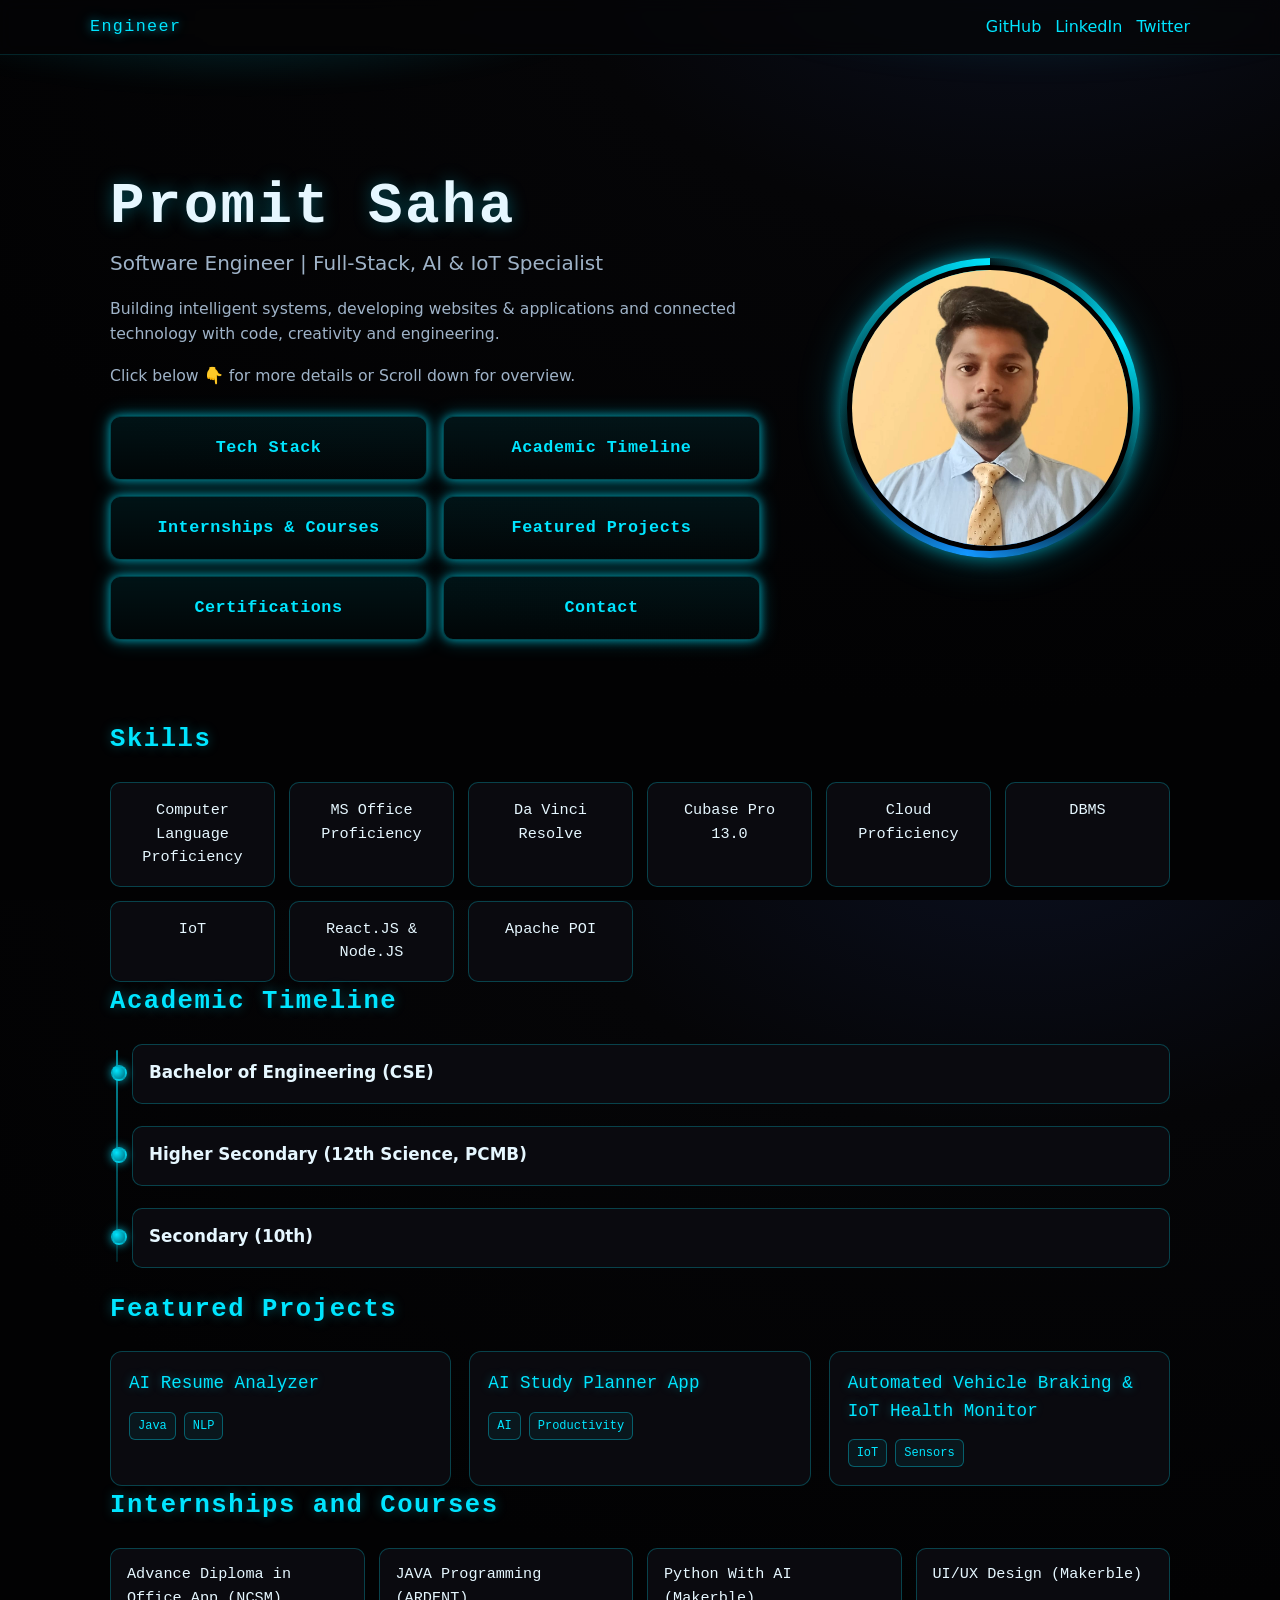
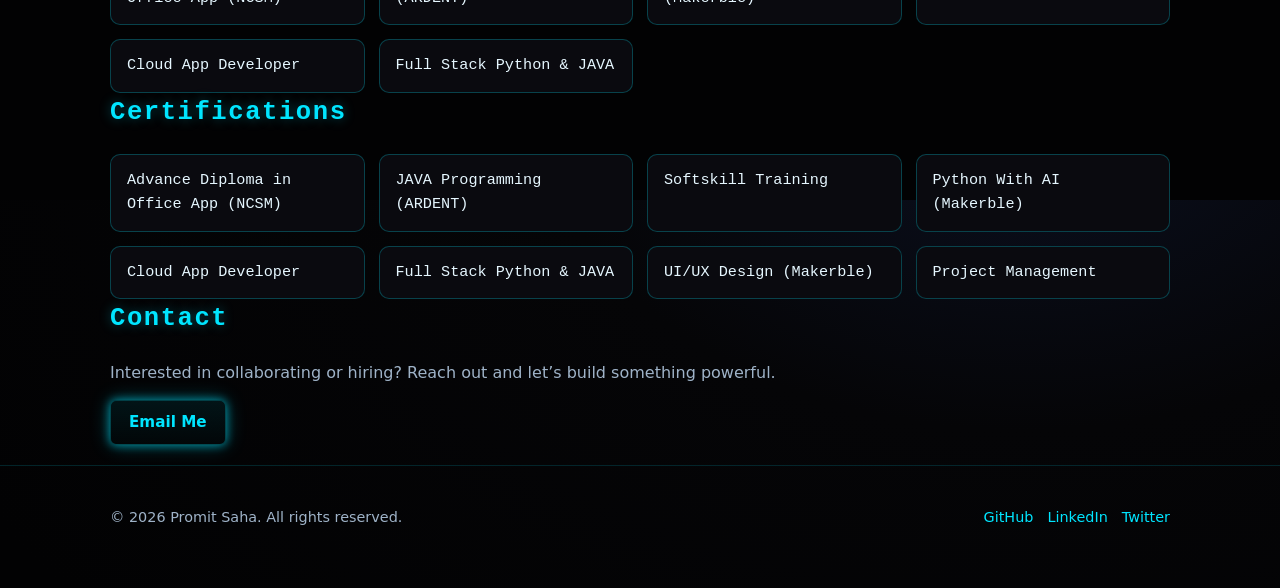
==== index.html @ ba70068f "17th times" ====
<!DOCTYPE html>
<html lang="en">
<head>
  <meta charset="UTF-8" />
  <title>Promit Saha — Software Engineer</title>
  <meta name="viewport" content="width=device-width, initial-scale=1" />
  <link rel="stylesheet" href="style.css?v=2" />
</head>
<body>
  <header>
    <div class="container nav">
      <div class="brand">Engineer </div>
      <div class="socials">
        <a href="https://github.com/ProleanMitrix" target="_blank" rel="noopener">GitHub</a>
        <a href="https://www.linkedin.com/in/promit-saha-55415b303" target="_blank" rel="noopener">LinkedIn</a>
        <a href="https://x.com/PromitKumarSah1" target="_blank" rel="noopener">Twitter</a>
      </div>
    </div>
  </header>

  <main>
    <section class="hero">
  <div class="container hero-layout">
    
    <div class="hero-content">
      <p class="terminal-line"></p>

      <h1 class="hero-title">Promit Saha</h1>

      <p class="hero-subtitle">
        Software Engineer | Full-Stack, AI & IoT Specialist
      </p>

      <p class="hero-description">
        Building intelligent systems, developing websites & applications and connected
        technology with code, creativity and engineering.
      </p>
      <p></p>
      <p class="hero-description">
        Click below 👇 for more details or Scroll down for overview.
      </p>

      <div class="section-list">
        <a class="section-link" href="tech.html">Tech Stack</a>
        <a class="section-link" href="academics.html">Academic Timeline</a>
        <a class="section-link" href="intern.html">Internships & Courses</a>
        <a class="section-link" href="projects.html">Featured Projects</a>
        <a class="section-link" href="certifications.html">Certifications</a>
        <a class="section-link" href="contact.html">Contact</a>
      </div>
    </div>

    <div class="profile-visual">
      <div class="profile-ring">
        <img
          src="promit_profile.jpeg"
          alt="Promit Saha"
          class="profile-image"
        />
      </div>

    </div>

  </div>
</section>
    <!-- Tech Stack -->
    <section id="tech">
      <div class="container">
        <h2 class="section-title">Skills</h2>
        <div class="tech-grid">
          <div class="tech-card">Computer Language Proficiency</div>
          <div class="tech-card">MS Office Proficiency</div>
          <div class="tech-card">Da Vinci Resolve</div>
          <div class="tech-card">Cubase Pro 13.0</div>
          <div class="tech-card">Cloud Proficiency</div>
          <div class="tech-card">DBMS</div>
          <div class="tech-card">IoT</div>
          <div class="tech-card">React.JS & Node.JS</div>
          <div class="tech-card">Apache POI</div>
        </div>
      </div>
    </section>

    <!-- Academics -->
    <section id="academics">
      <div class="container">
        <h2 class="section-title">Academic Timeline</h2>
        <div class="timeline">
          <div class="timeline-item">
            <div class="timeline-title">Bachelor of Engineering (CSE)</div>
          </div>
          <div class="timeline-item">
            <div class="timeline-title">Higher Secondary (12th Science, PCMB)</div>
          </div>
          <div class="timeline-item">
            <div class="timeline-title">Secondary (10th)</div>
          </div>
        </div>
      </div>
    </section>

    <!-- Projects -->
    <section id="projects">
      <div class="container">
        <h2 class="section-title">Featured Projects</h2>
        <div class="projects-grid">

          <div class="project-card">
            <div class="project-title">AI Resume Analyzer</div>
            <div class="project-tags">
              <span class="tag">Java</span>
              <span class="tag">NLP</span>
            </div>
          </div>

          <div class="project-card">
            <div class="project-title">AI Study Planner App</div>
            <div class="project-tags">
              <span class="tag">AI</span>
              <span class="tag">Productivity</span>
            </div>
          </div>

          <div class="project-card">
            <div class="project-title">Automated Vehicle Braking & IoT Health Monitor</div>
            <div class="project-tags">
              <span class="tag">IoT</span>
              <span class="tag">Sensors</span>
            </div>
            </div>

          </div>
        </div>
      </div>
    </section>

    <!-- internship -->
    <section id="certifications">
      <div class="container">
        <h2 class="section-title">Internships and Courses</h2>
        <div class="cert-grid">
          <div class="cert-item">Advance Diploma in Office App (NCSM)</div>
          <div class="cert-item">JAVA Programming (ARDENT)</div>
          <div class="cert-item">Python With AI (Makerble)</div>
          <div class="cert-item">UI/UX Design (Makerble)</div>
          <div class="cert-item">Cloud App Developer</div>
          <div class="cert-item">Full Stack Python & JAVA</div>
        </div>
      </div>
    </section>

    <!-- Certifications -->
    <section id="certifications">
      <div class="container">
        <h2 class="section-title">Certifications</h2>
        <div class="cert-grid">
          <div class="cert-item">Advance Diploma in Office App (NCSM)</div>
          <div class="cert-item">JAVA Programming (ARDENT)</div>
          <div class="cert-item">Softskill Training</div>
          <div class="cert-item">Python With AI (Makerble)</div>
          <div class="cert-item">Cloud App Developer</div>
          <div class="cert-item">Full Stack Python & JAVA</div>
          <div class="cert-item">UI/UX Design (Makerble)</div>
          <div class="cert-item">Project Management</div>
        </div>
      </div>
    </section>

    <!-- Contact -->
    <section id="contact">
      <div class="container">
        <h2 class="section-title">Contact</h2>
        <p style="color: var(--muted); max-width: 680px;">
          Interested in collaborating or hiring? Reach out and let’s build something powerful.
        </p>
        <div style="margin-top: 14px;">
          <a class="btn" href="mailto:promitsaha1005@gmail.com">Email Me</a>
        </div>
      </div>
    </section>
  </main>

  <footer>
    <div class="container footer-content">
      <div>© 2026 Promit Saha. All rights reserved.</div>
      <div class="socials">
        <a href="https://github.com/ProleanMitrix" target="_blank" rel="noopener">GitHub</a>
        <a href="https://www.linkedin.com/in/promit-saha-55415b303" target="_blank" rel="noopener">LinkedIn</a>
        <a href="https://x.com/PromitKumarSah1" target="_blank" rel="noopener">Twitter</a>
      </div>
    </div>
  </footer>
</body>
</html>
---- style.css ----
:root {
  --bg: #050507;
  --bg-panel: #0a0a0f;
  --text: #e6f7ff;
  --muted: #9fb3c8;
  --accent: #00e5ff;
  --glow: 0 0 10px rgba(0, 229, 255, 0.6), 0 0 20px rgba(0, 229, 255, 0.3);
  --border: 1px solid rgba(0, 229, 255, 0.25);
  --font-mono: "Fira Code", "JetBrains Mono", "Consolas", "Courier New", monospace;
  --font-sans: system-ui, -apple-system, BlinkMacSystemFont, "Segoe UI", Roboto, "Helvetica Neue", Arial, sans-serif;
}

* {
  box-sizing: border-box;
  margin: 0;
  padding: 0;
}

html, body {
  height: 100%;
  background: radial-gradient(1200px 800px at 80% -10%, #0b1020 0%, #050507 40%, #020203 100%);
  color: var(--text);
  font-family: var(--font-sans);
  line-height: 1.55;
}

a {
  color: var(--accent);
  text-decoration: none;
}

a:hover {
  text-decoration: underline;
}

.container {
  max-width: 1100px;
  margin: 0 auto;
  padding: 0 20px;
}

/* Header & Nav */
header {
  position: sticky;
  top: 0;
  z-index: 50;
  background: rgba(5, 5, 7, 0.7);
  backdrop-filter: blur(8px);
  border-bottom: 1px solid rgba(0, 229, 255, 0.15);
}

.nav {
  display: flex;
  align-items: center;
  justify-content: space-between;
  padding: 14px 0;
}

.brand {
  font-family: var(--font-mono);
  font-size: 1.05rem;
  letter-spacing: 0.08em;
  color: var(--accent);
  text-shadow: var(--glow);
}

.nav-links {
  display: flex;
  gap: 22px;
  font-size: 0.95rem;
}

.nav-links a {
  color: var(--muted);
  cursor: pointer;
}

.nav-links a:hover {
  color: var(--accent);
  text-decoration: none;
}

/* Hero (Home page) */
.hero {
  position: relative;
  padding: 120px 0 80px;
  overflow: hidden;
}

.hero::before {
  content: "";
  position: absolute;
  inset: -40px -20px auto -20px;
  height: 220px;
  background:
    radial-gradient(600px 120px at 20% 0%, rgba(0, 229, 255, 0.18), transparent 60%),
    radial-gradient(500px 100px at 80% 0%, rgba(0, 153, 170, 0.15), transparent 60%);
  filter: blur(10px);
  pointer-events: none;
}

.hero-title {
  font-family: var(--font-mono);
  font-size: clamp(2.2rem, 5vw, 3.6rem);
  line-height: 1.1;
  letter-spacing: 0.04em;
  margin-bottom: 10px;
  text-shadow: 0 0 18px rgba(0, 229, 255, 0.35);
}

.hero-subtitle {
  font-size: clamp(1rem, 2.2vw, 1.25rem);
  color: var(--muted);
  max-width: 720px;
  margin-bottom: 28px;
}

.hero {
  position: relative;
  padding: 120px 0 80px;
  overflow: hidden;
}

.hero::before {
  content: "";
  position: absolute;
  inset: -40px -20px auto -20px;
  height: 220px;
  background:
    radial-gradient(600px 120px at 20% 0%, rgba(0, 229, 255, 0.18), transparent 60%),
    radial-gradient(500px 100px at 80% 0%, rgba(0, 153, 170, 0.15), transparent 60%);
  filter: blur(10px);
  pointer-events: none;
}

.hero-title {
  font-family: var(--font-mono);
  font-size: clamp(2.2rem, 5vw, 3.6rem);
  line-height: 1.1;
  letter-spacing: 0.04em;
  margin-bottom: 10px;
  text-shadow: 0 0 18px rgba(0, 229, 255, 0.35);
}

.hero-subtitle {
  font-size: clamp(1rem, 2.2vw, 1.25rem);
  color: var(--muted);
  max-width: 720px;
  margin-bottom: 28px;
}

/* Home hero with profile photo */
.hero-layout {
  display: grid;
  grid-template-columns: minmax(0, 1fr) minmax(260px, 360px);
  align-items: center;
  gap: 50px;
  position: relative;
  z-index: 1;
}

.hero-content {
  min-width: 0;
}

.hero-description {
  max-width: 650px;
  color: var(--muted);
  font-size: 0.98rem;
  margin: -10px 0 28px;
}

.profile-visual {
  display: flex;
  flex-direction: column;
  align-items: center;
  justify-content: center;
  gap: 18px;
}

.profile-ring {
  width: min(300px, 72vw);
  height: min(300px, 72vw);
  aspect-ratio: 1 / 1;
  flex: 0 0 auto;
  padding: 7px;
  overflow: hidden;
  border-radius: 50%;

  background: conic-gradient(
    from 0deg,
    transparent,
    var(--accent),
    transparent 35%,
    #168bff,
    transparent 70%,
    var(--accent)
  );

  box-shadow:
    0 0 18px rgba(0, 229, 255, 0.55),
    0 0 45px rgba(0, 229, 255, 0.22),
    inset 0 0 15px rgba(0, 229, 255, 0.35);

  animation: rotate-ring 9s linear infinite;
}

.profile-image {
  display: block;
  width: 100%;
  height: 100%;
  min-width: 0;
  min-height: 0;
  object-fit: cover;
  object-position: center;
  overflow: hidden;
  border: 5px solid #050507;
  border-radius: 50%;
  filter: contrast(1.05) saturate(1.05);

  animation: counter-rotate-image 9s linear infinite;
}

@keyframes rotate-ring {
  from {
    transform: rotate(0deg);
  }

  to {
    transform: rotate(360deg);
  }
}

@keyframes counter-rotate-image {
  from {
    transform: rotate(0deg);
  }

  to {
    transform: rotate(-360deg);
  }
}

/* Section list (Home page) */
.section-list {
  display: grid;
  grid-template-columns: repeat(auto-fit, minmax(220px, 1fr));
  gap: 16px;
  margin-top: 10px;
}

.section-link {
  display: block;
  padding: 18px 16px;
  border-radius: 10px;
  border: var(--border);

  background: linear-gradient(
    180deg,
    rgba(0, 229, 255, 0.08),
    rgba(0, 229, 255, 0.02)
  );

  color: var(--accent);
  font-family: var(--font-mono);
  font-size: 1.05rem;
  font-weight: 600;
  letter-spacing: 0.03em;
  text-align: center;

  box-shadow: var(--glow);

  transition:
    transform 0.18s ease,
    box-shadow 0.18s ease,
    background 0.18s ease;
}


/* Cyan shine travelling across the button */
.section-link::before {
  content: "";
  position: absolute;
  top: 0;
  left: -130%;
  width: 70%;
  height: 100%;
  transform: skewX(-22deg);
  background: linear-gradient(
    90deg,
    transparent,
    rgba(255, 255, 255, 0.34),
    transparent
  );
  transition: left 0.55s ease;
}


.section-link:hover {
  transform: translateY(-2px);
  background: linear-gradient(
    180deg,
    rgba(0, 229, 255, 0.14),
    rgba(0, 229, 255, 0.04)
  );

  box-shadow:
    0 0 16px rgba(0, 229, 255, 0.8),
    0 0 28px rgba(0, 229, 255, 0.45);

  text-decoration: none;
}

.section-link:hover::before {
  left: 145%;
}

.section-link:active {
  transform: translateY(0);
}

/* Generic section styling */

.section-title {
  font-family: var(--font-mono);
  font-size: 1.6rem;
  letter-spacing: 0.06em;
  margin-bottom: 22px;
  color: var(--accent);
  text-shadow: 0 0 12px rgba(0, 229, 255, 0.35);
}

/* Tech Stack */
.tech-grid {
  display: grid;
  grid-template-columns: repeat(auto-fit, minmax(140px, 1fr));
  gap: 14px;
}

.tech-card {
  background: var(--bg-panel);
  border: var(--border);
  border-radius: 10px;
  padding: 16px 14px;
  text-align: center;
  font-family: var(--font-mono);
  font-size: 0.95rem;
  color: var(--text);
  transition: transform 0.18s ease, box-shadow 0.18s ease, border-color 0.18s ease;
}

.tech-card:hover {
  transform: translateY(-2px);
  border-color: rgba(0, 229, 255, 0.6);
  box-shadow: 0 0 14px rgba(0, 229, 255, 0.5), 0 0 26px rgba(0, 229, 255, 0.25);
}

/* Academic Timeline */
.timeline {
  position: relative;
  padding-left: 22px;
}

.timeline::before {
  content: "";
  position: absolute;
  left: 6px;
  top: 6px;
  bottom: 6px;
  width: 2px;
  background: linear-gradient(180deg, rgba(0, 229, 255, 0.6), rgba(0, 229, 255, 0.15));
  border-radius: 2px;
}

.timeline-item {
  position: relative;
  margin-bottom: 22px;
  padding: 14px 16px;
  background: var(--bg-panel);
  border: var(--border);
  border-radius: 10px;
}

.timeline-item::before {
  content: "";
  position: absolute;
  left: -22px;
  top: 20px;
  width: 12px;
  height: 12px;
  border-radius: 50%;
  background: radial-gradient(circle at 30% 30%, #00e5ff, #006677);
  box-shadow: 0 0 10px rgba(0, 229, 255, 0.7);
  border: 2px solid rgba(0, 229, 255, 0.35);
}

.timeline-title {
  font-weight: 700;
  font-size: 1.05rem;
  margin-bottom: 4px;
}

.timeline-meta {
  font-size: 0.9rem;
  color: var(--muted);
}

/* Projects */
.projects-grid {
  display: grid;
  grid-template-columns: repeat(auto-fit, minmax(260px, 1fr));
  gap: 18px;
}

.project-card {
  background: var(--bg-panel);
  border: var(--border);
  border-radius: 12px;
  padding: 18px;
  display: flex;
  flex-direction: column;
  gap: 10px;
  transition: transform 0.18s ease, box-shadow 0.18s ease, border-color 0.18s ease;
}

.project-card:hover {
  transform: translateY(-2px);
  border-color: rgba(0, 229, 255, 0.6);
  box-shadow: 0 0 14px rgba(0, 229, 255, 0.5), 0 0 26px rgba(0, 229, 255, 0.25);
}

.project-title {
  font-family: var(--font-mono);
  font-size: 1.1rem;
  color: var(--accent);
  text-shadow: 0 0 10px rgba(0, 229, 255, 0.35);
}

.project-desc {
  font-size: 0.95rem;
  color: var(--text);
}

.project-tags {
  display: flex;
  gap: 8px;
  flex-wrap: wrap;
  margin-top: 4px;
}

.tag {
  font-family: var(--font-mono);
  font-size: 0.75rem;
  padding: 4px 8px;
  border-radius: 6px;
  border: 1px solid rgba(0, 229, 255, 0.35);
  color: var(--accent);
  background: rgba(0, 229, 255, 0.06);
}

/* Certifications */
.cert-grid {
  display: grid;
  grid-template-columns: repeat(auto-fit, minmax(220px, 1fr));
  gap: 14px;
}

.cert-item {
  background: var(--bg-panel);
  border: var(--border);
  border-radius: 10px;
  padding: 14px 16px;
  font-family: var(--font-mono);
  font-size: 0.95rem;
  color: var(--text);
  transition: transform 0.18s ease, box-shadow 0.18s ease, border-color 0.18s ease;
}

.cert-item:hover {
  transform: translateY(-2px);
  border-color: rgba(0, 229, 255, 0.6);
  box-shadow: 0 0 14px rgba(0, 229, 255, 0.5), 0 0 26px rgba(0, 229, 255, 0.25);
}

/* Contact button */
.btn {
  display: inline-block;
  padding: 10px 18px;
  border-radius: 6px;
  font-weight: 600;
  font-size: 0.95rem;
  border: var(--border);
  background: linear-gradient(180deg, rgba(0, 229, 255, 0.08), rgba(0, 229, 255, 0.02));
  color: var(--accent);
  box-shadow: var(--glow);
  transition: transform 0.18s ease, box-shadow 0.18s ease, background 0.18s ease;
}

.btn:hover {
  transform: translateY(-1px);
  box-shadow: 0 0 16px rgba(0, 229, 255, 0.8), 0 0 28px rgba(0, 229, 255, 0.45);
  background: linear-gradient(180deg, rgba(0, 229, 255, 0.14), rgba(0, 229, 255, 0.04));
  text-decoration: none;
}

/* Footer */
footer {
  padding: 40px 0 60px;
  border-top: 1px solid rgba(0, 229, 255, 0.15);
  margin-top: 20px;
  color: var(--muted);
  font-size: 0.9rem;
}

.footer-content {
  display: flex;
  justify-content: space-between;
  align-items: center;
  gap: 16px;
  flex-wrap: wrap;
}

.socials {
  display: flex;
  gap: 14px;
}

.socials a {
  color: var(--accent);
}

/* Responsive */
@media (max-width: 640px) {
  .nav-links {
    gap: 14px;
    font-size: 0.85rem;
  }

  .hero {
    padding-top: 90px;
  }

  .hero-cta {
    flex-direction: column;
    align-items: stretch;
  }

  .btn {
    text-align: center;
  }
}

/* Tablet and mobile layout */
@media (max-width: 800px) {
  .hero-layout {
    grid-template-columns: 1fr;
    gap: 38px;
    text-align: center;
  }

  .hero-content {
    display: flex;
    flex-direction: column;
    align-items: center;
  }

  .hero-subtitle,
  .hero-description {
    margin-left: auto;
    margin-right: auto;
  }

  .section-list {
    width: 100%;
  }

  .profile-visual {
    order: -1;
  }

  .profile-ring {
  width: min(240px, 64vw);
  height: min(240px, 64vw);
  aspect-ratio: 1 / 1;
}
}

@media (prefers-reduced-motion: reduce) {
  .profile-ring,
  .profile-image {
    animation: none;
  }
}
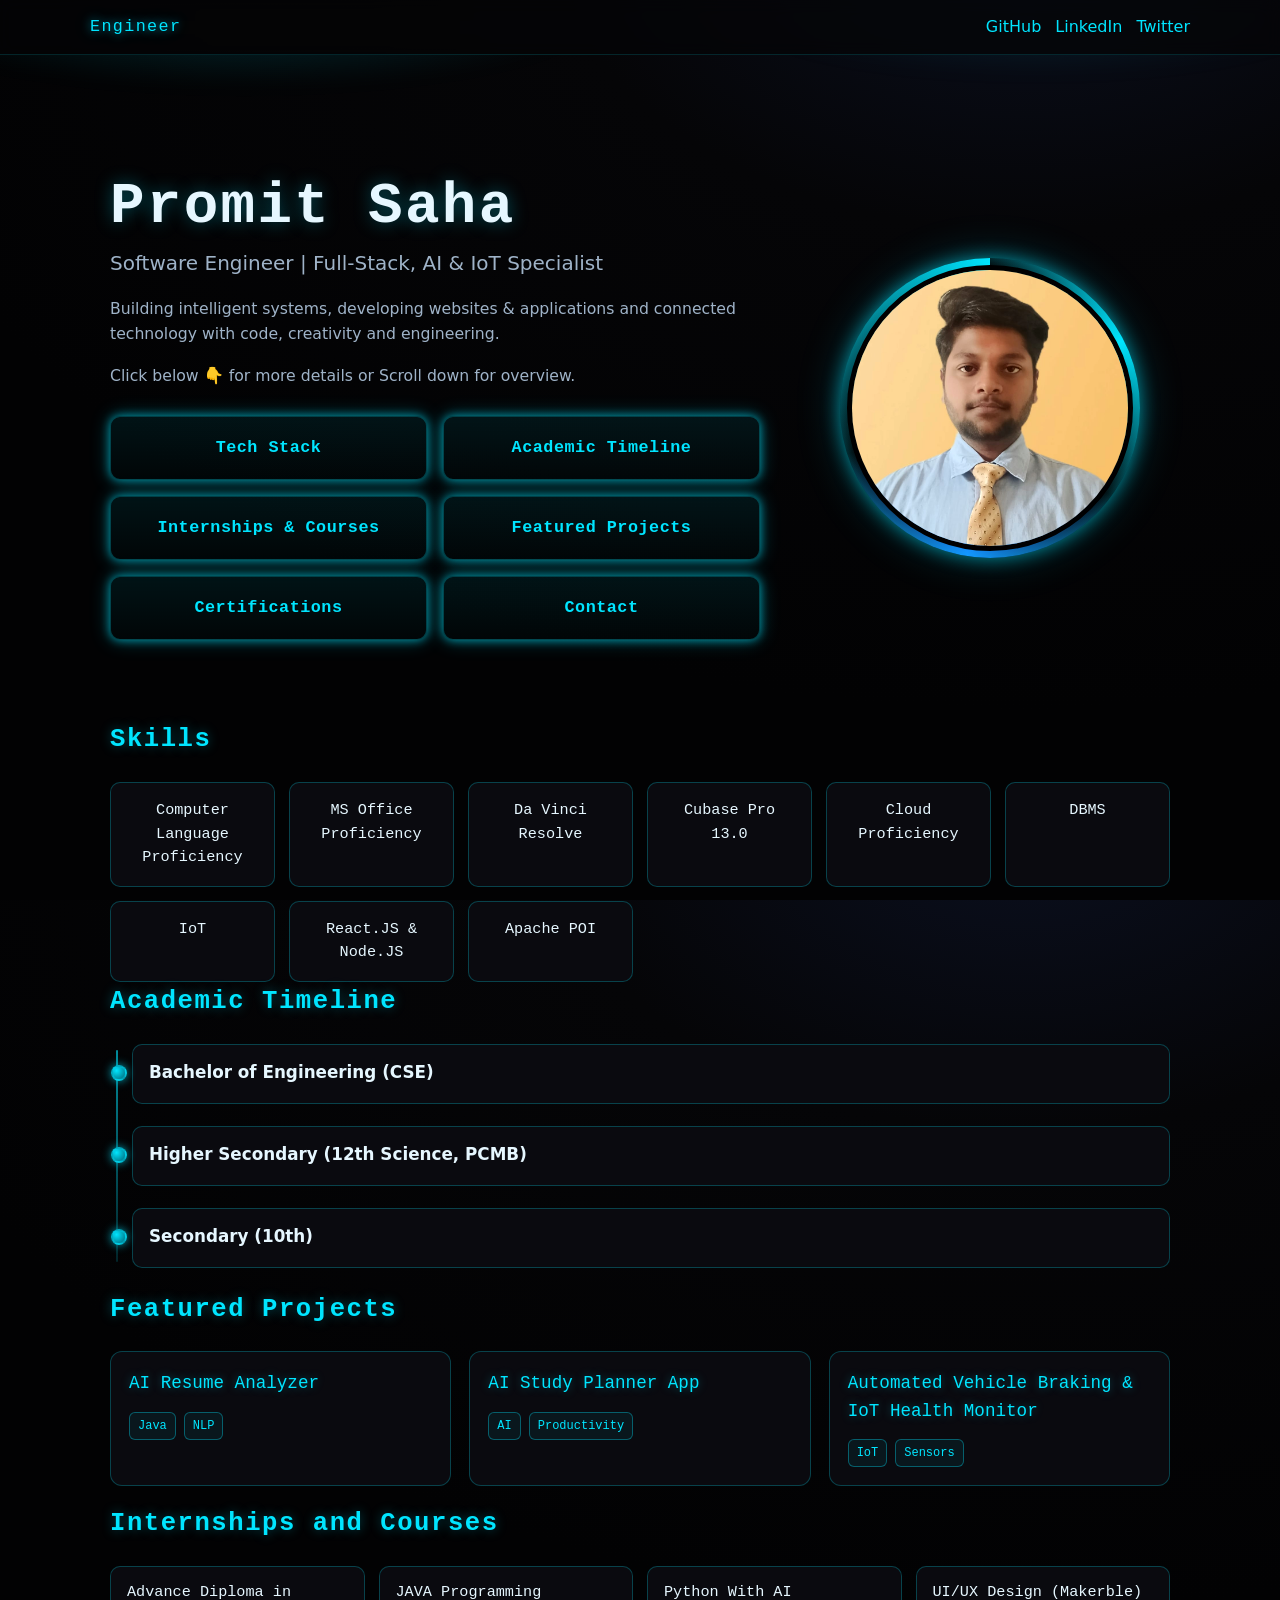
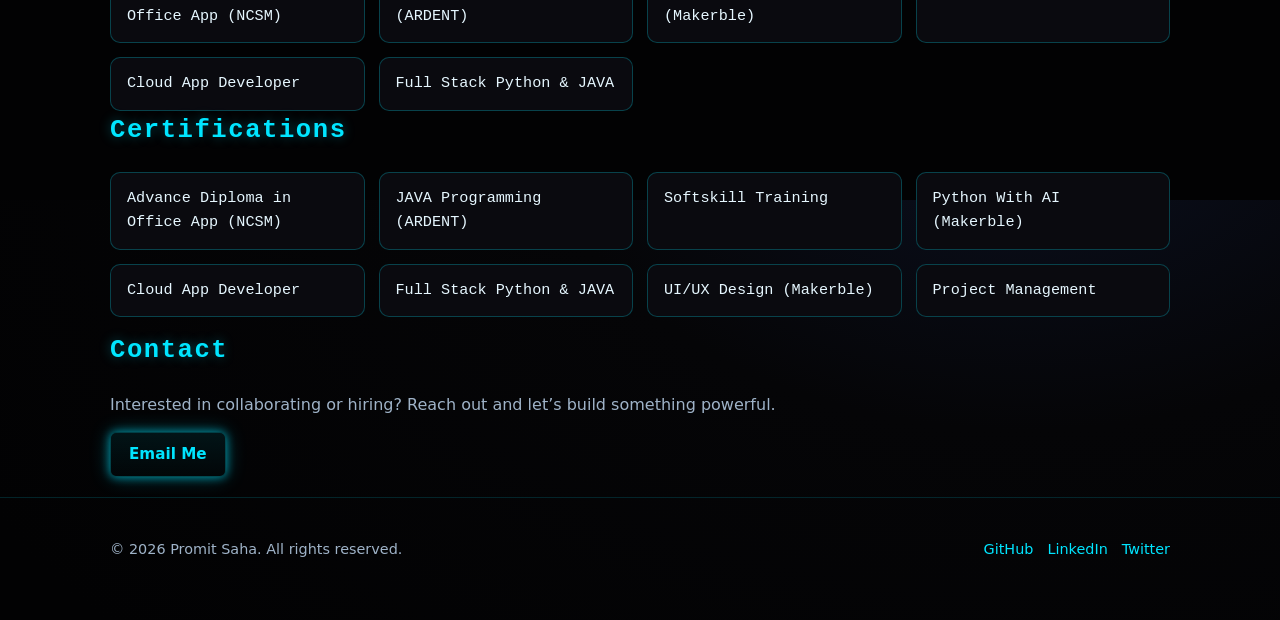
==== commit b77e7bb9: "19th times" ====
--- a/index.html
+++ b/index.html
@@ -77,6 +77,8 @@
           <div class="tech-card">IoT</div>
           <div class="tech-card">React.JS & Node.JS</div>
           <div class="tech-card">Apache POI</div>
+          <p></p>
+          <p></p>
         </div>
       </div>
     </section>
@@ -94,6 +96,8 @@
           </div>
           <div class="timeline-item">
             <div class="timeline-title">Secondary (10th)</div>
+          <p></p>
+          <p></p>
           </div>
         </div>
       </div>
@@ -128,7 +132,8 @@
               <span class="tag">Sensors</span>
             </div>
             </div>
-
+          <p></p>
+          <p></p>
           </div>
         </div>
       </div>
@@ -145,6 +150,8 @@
           <div class="cert-item">UI/UX Design (Makerble)</div>
           <div class="cert-item">Cloud App Developer</div>
           <div class="cert-item">Full Stack Python & JAVA</div>
+          <p></p>
+          <p></p>
         </div>
       </div>
     </section>
@@ -162,6 +169,8 @@
           <div class="cert-item">Full Stack Python & JAVA</div>
           <div class="cert-item">UI/UX Design (Makerble)</div>
           <div class="cert-item">Project Management</div>
+          <p></p>
+          <p></p>
         </div>
       </div>
     </section>
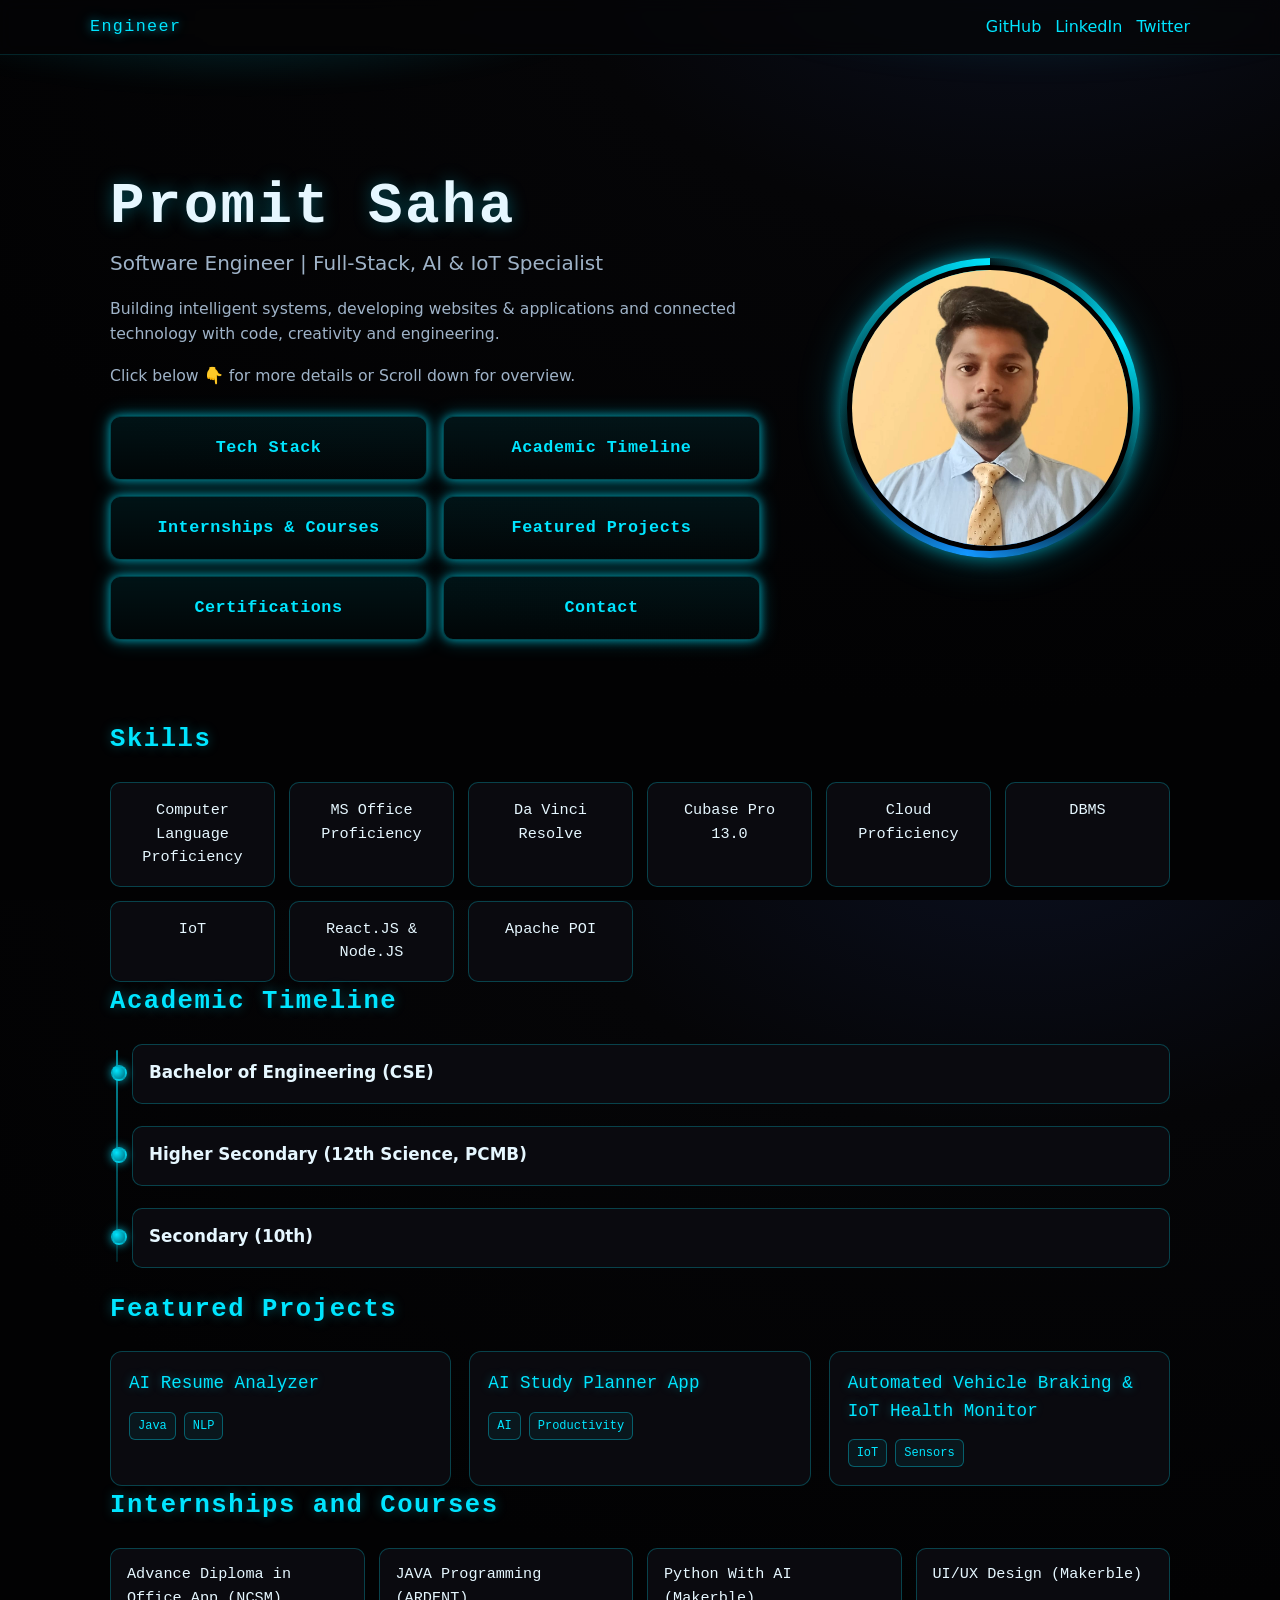
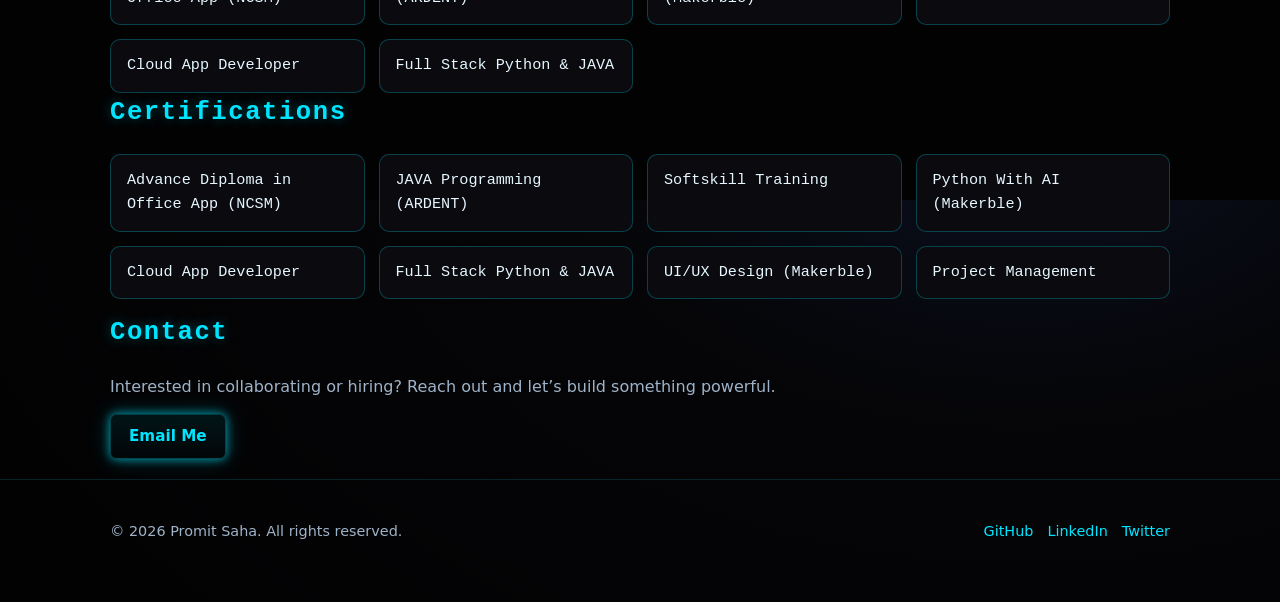
==== commit 329978b9: "20th times" ====
--- a/index.html
+++ b/index.html
@@ -77,8 +77,8 @@
           <div class="tech-card">IoT</div>
           <div class="tech-card">React.JS & Node.JS</div>
           <div class="tech-card">Apache POI</div>
-          <p></p>
-          <p></p>
+          </b>
+          </b>
         </div>
       </div>
     </section>
@@ -96,8 +96,8 @@
           </div>
           <div class="timeline-item">
             <div class="timeline-title">Secondary (10th)</div>
-          <p></p>
-          <p></p>
+          </b>
+          </b>
           </div>
         </div>
       </div>
@@ -131,9 +131,7 @@
               <span class="tag">IoT</span>
               <span class="tag">Sensors</span>
             </div>
-            </div>
-          <p></p>
-          <p></p>
+            </div></b>
           </div>
         </div>
       </div>
@@ -151,7 +149,7 @@
           <div class="cert-item">Cloud App Developer</div>
           <div class="cert-item">Full Stack Python & JAVA</div>
           <p></p>
-          <p></p>
+          <p></p></b>
         </div>
       </div>
     </section>
@@ -170,7 +168,7 @@
           <div class="cert-item">UI/UX Design (Makerble)</div>
           <div class="cert-item">Project Management</div>
           <p></p>
-          <p></p>
+          <p></p></b>
         </div>
       </div>
     </section>
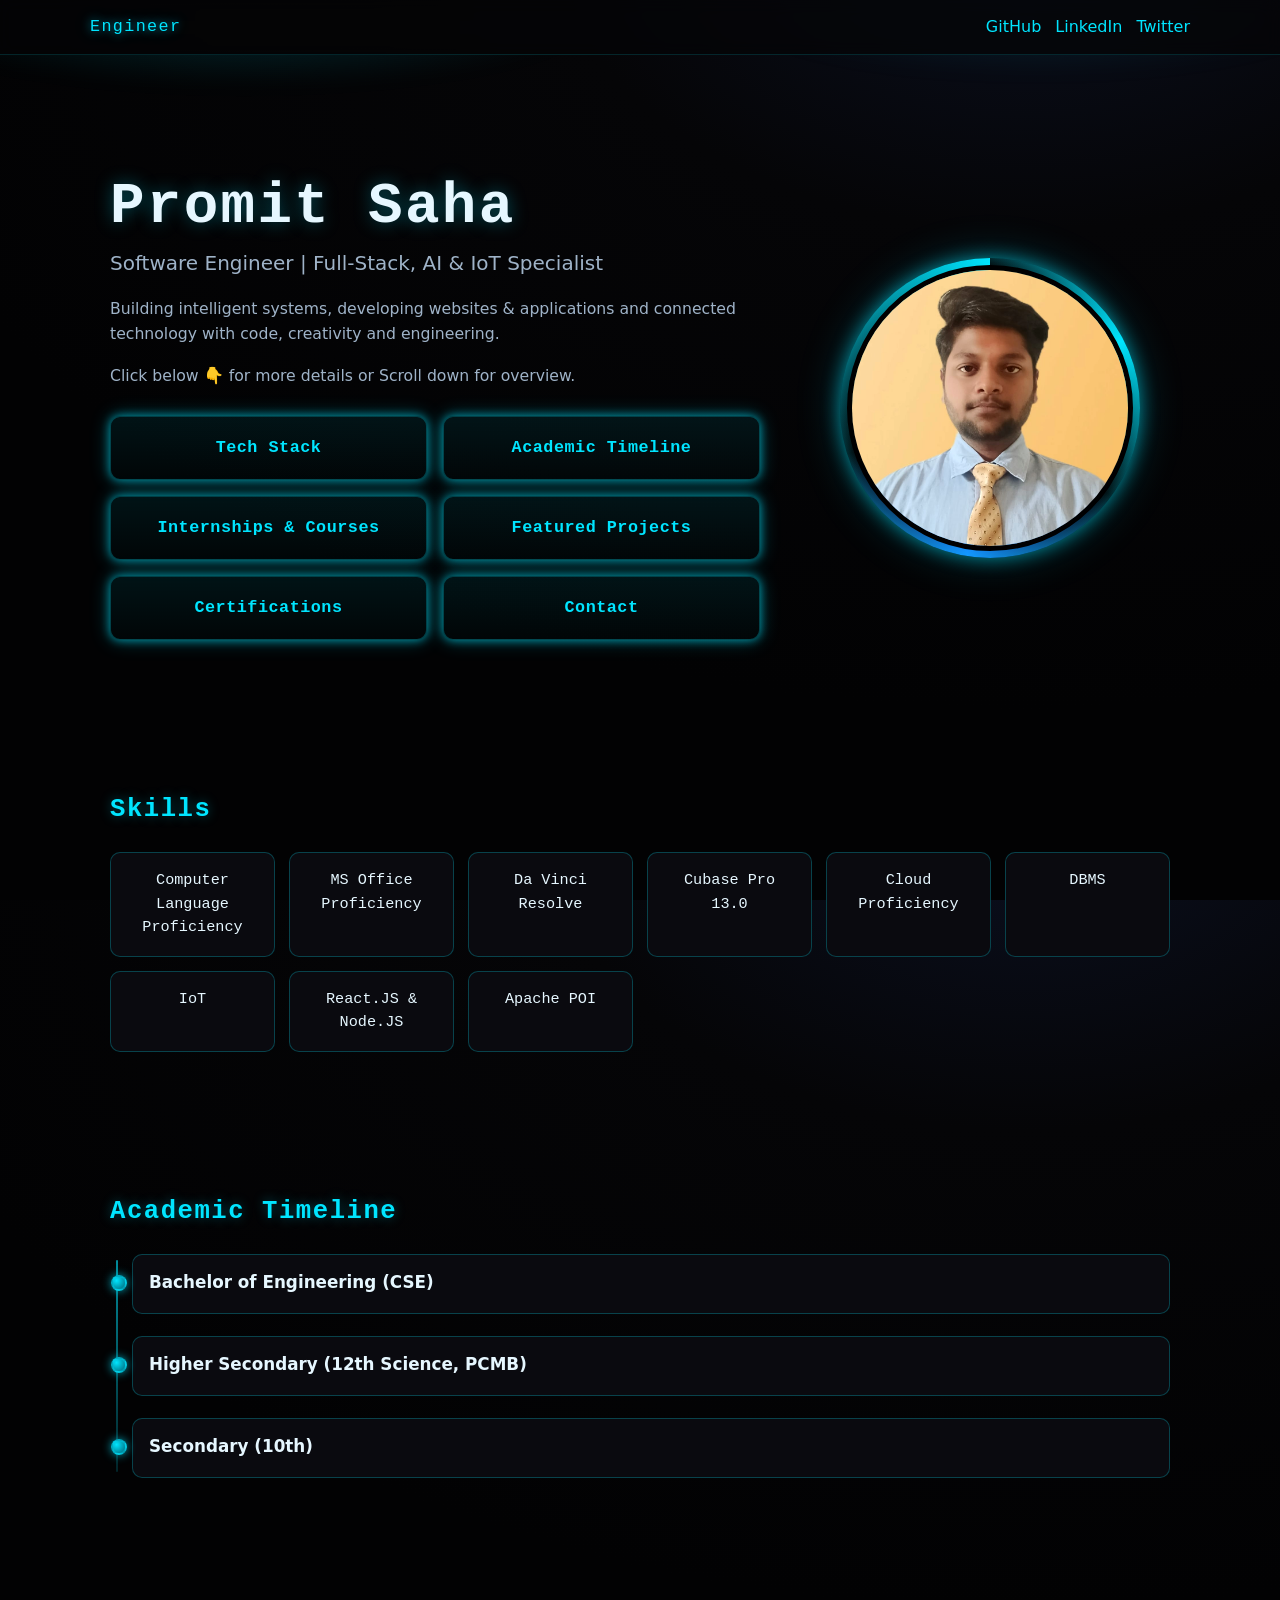
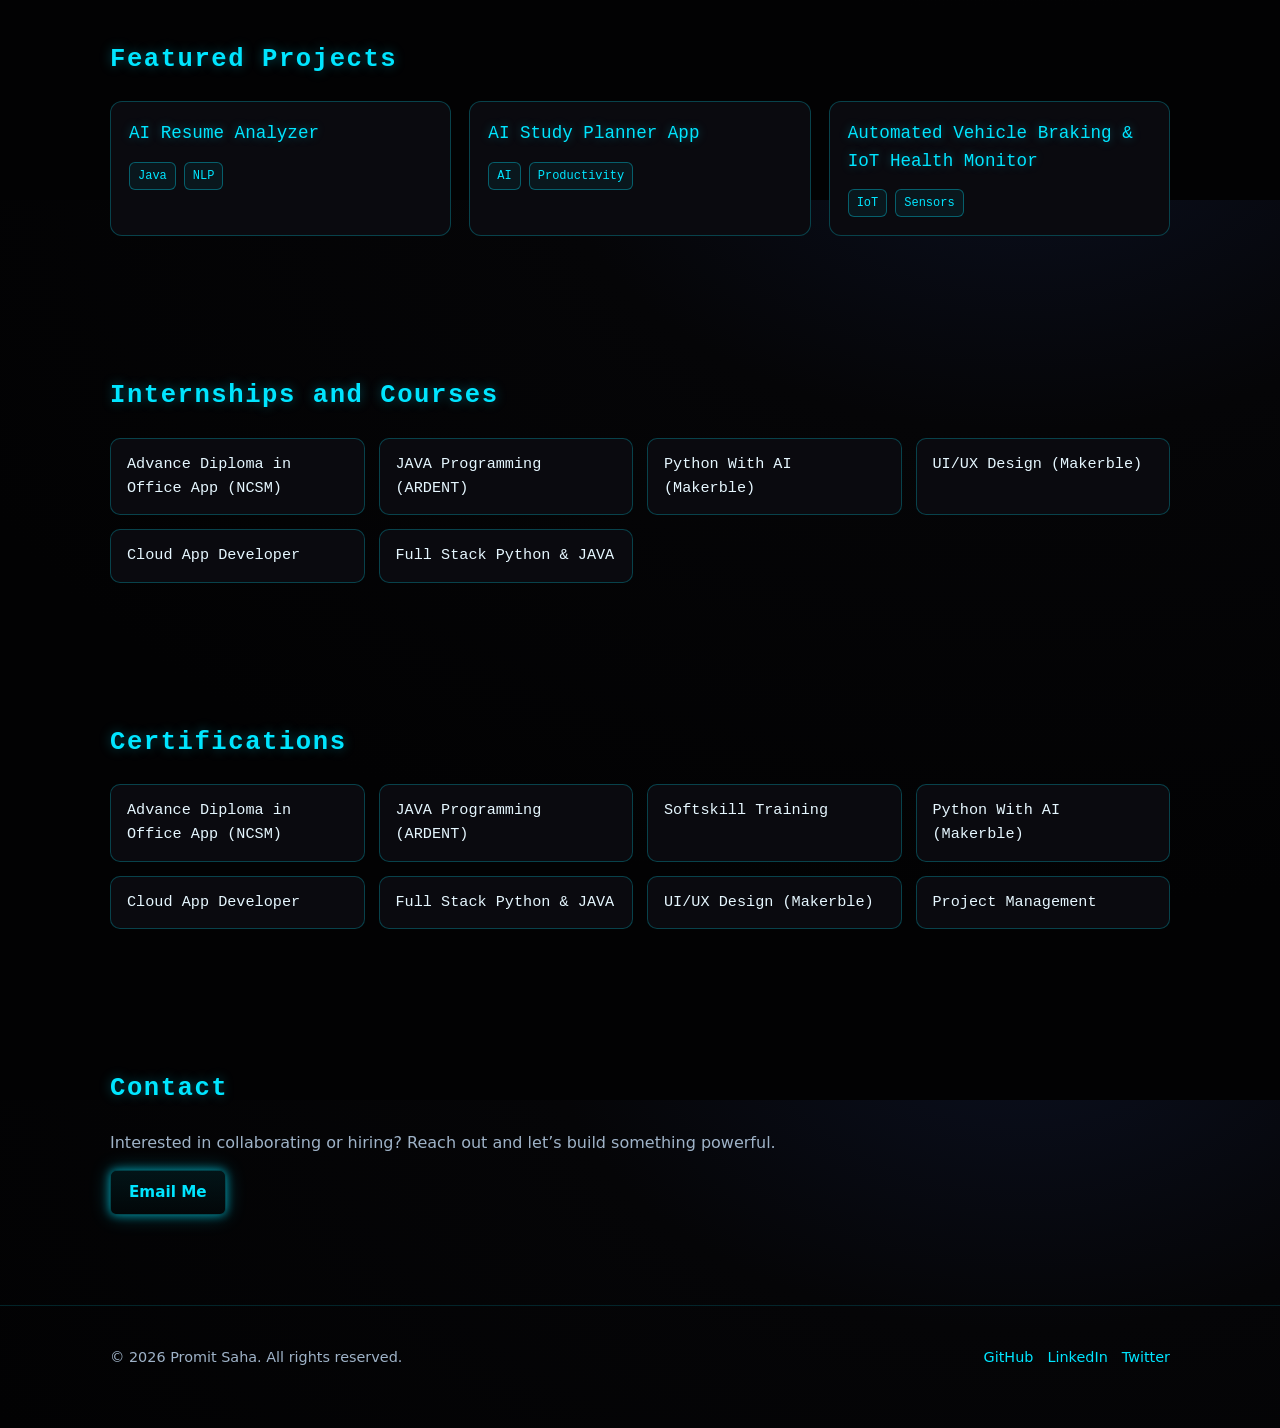
==== commit 574e3478: "21st times" ====
--- a/index.html
+++ b/index.html
@@ -77,8 +77,6 @@
           <div class="tech-card">IoT</div>
           <div class="tech-card">React.JS & Node.JS</div>
           <div class="tech-card">Apache POI</div>
-          </b>
-          </b>
         </div>
       </div>
     </section>
@@ -96,8 +94,6 @@
           </div>
           <div class="timeline-item">
             <div class="timeline-title">Secondary (10th)</div>
-          </b>
-          </b>
           </div>
         </div>
       </div>
@@ -131,7 +127,7 @@
               <span class="tag">IoT</span>
               <span class="tag">Sensors</span>
             </div>
-            </div></b>
+            </div>
           </div>
         </div>
       </div>
@@ -148,8 +144,6 @@
           <div class="cert-item">UI/UX Design (Makerble)</div>
           <div class="cert-item">Cloud App Developer</div>
           <div class="cert-item">Full Stack Python & JAVA</div>
-          <p></p>
-          <p></p></b>
         </div>
       </div>
     </section>
@@ -167,8 +161,6 @@
           <div class="cert-item">Full Stack Python & JAVA</div>
           <div class="cert-item">UI/UX Design (Makerble)</div>
           <div class="cert-item">Project Management</div>
-          <p></p>
-          <p></p></b>
         </div>
       </div>
     </section>
--- a/style.css
+++ b/style.css
@@ -320,6 +320,9 @@
 }
 
 /* Generic section styling */
+section {
+  padding: 70px 0;
+}
 
 .section-title {
   font-family: var(--font-mono);
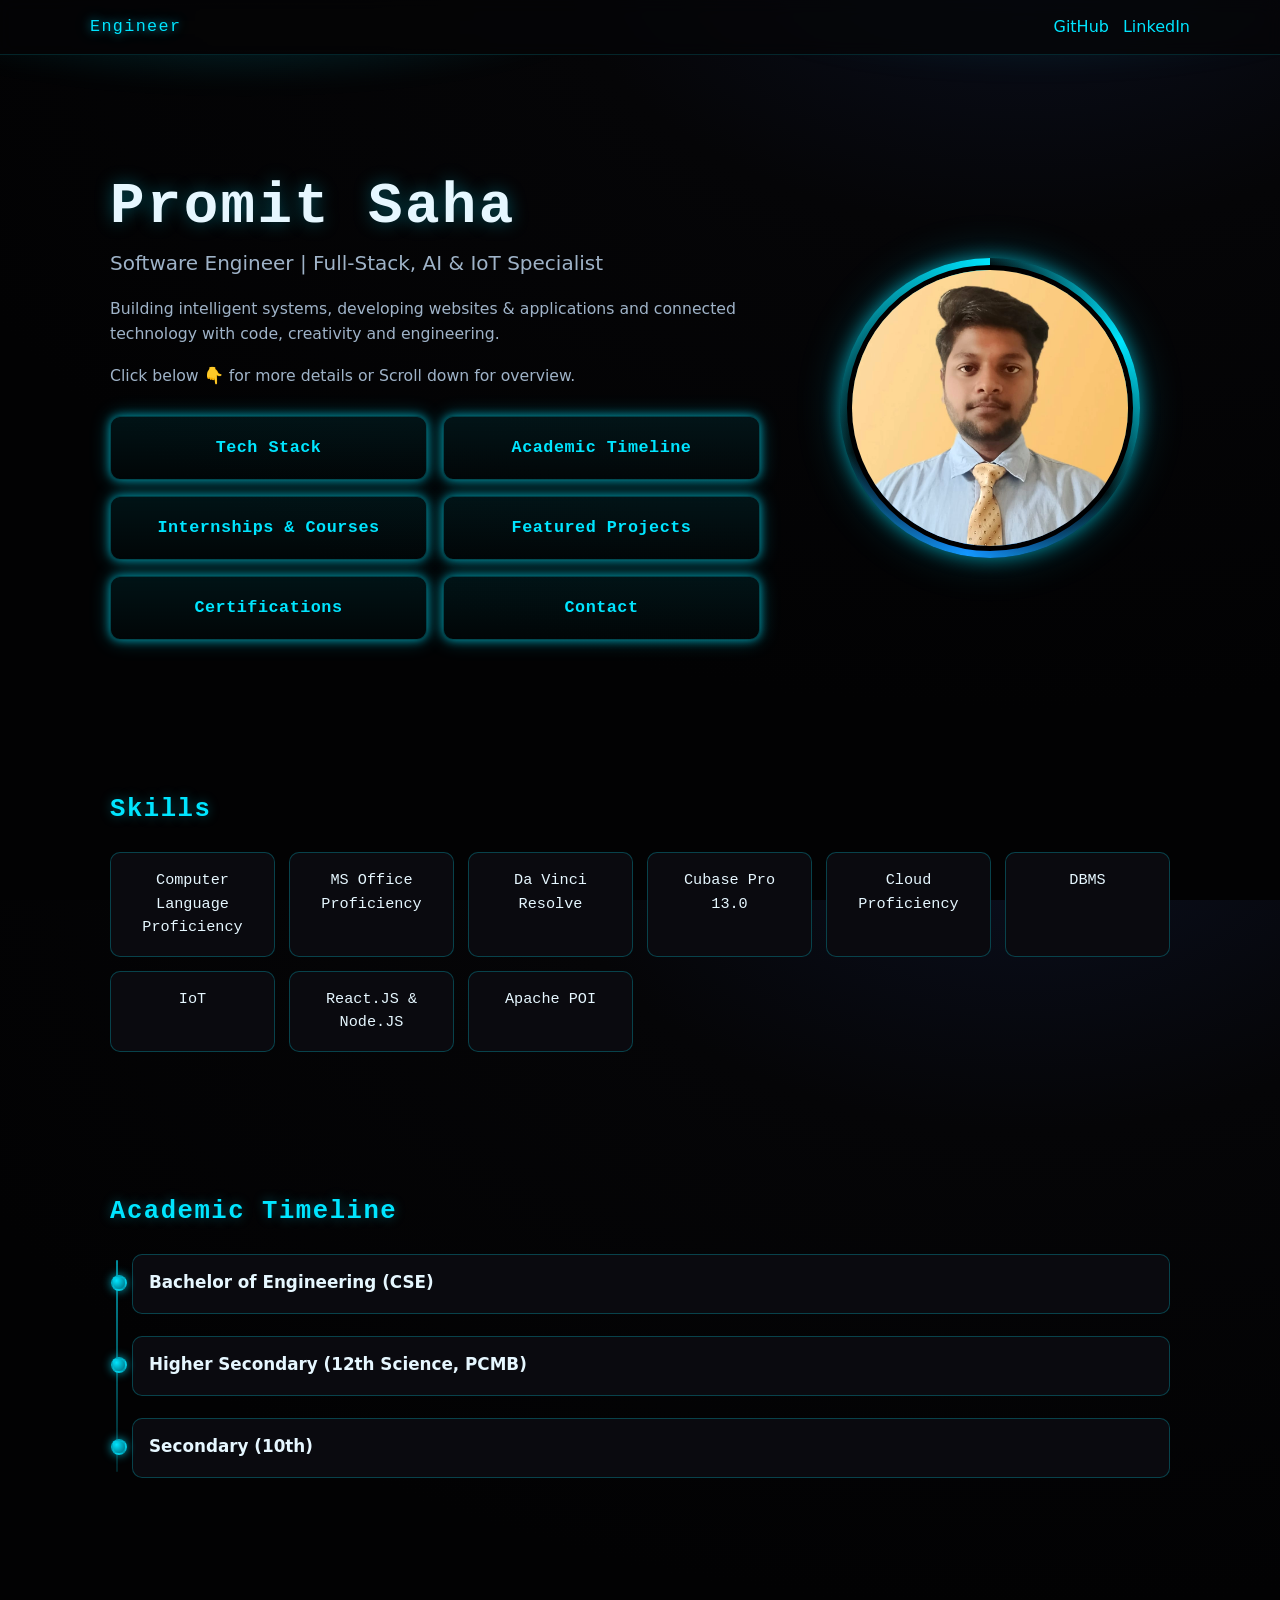
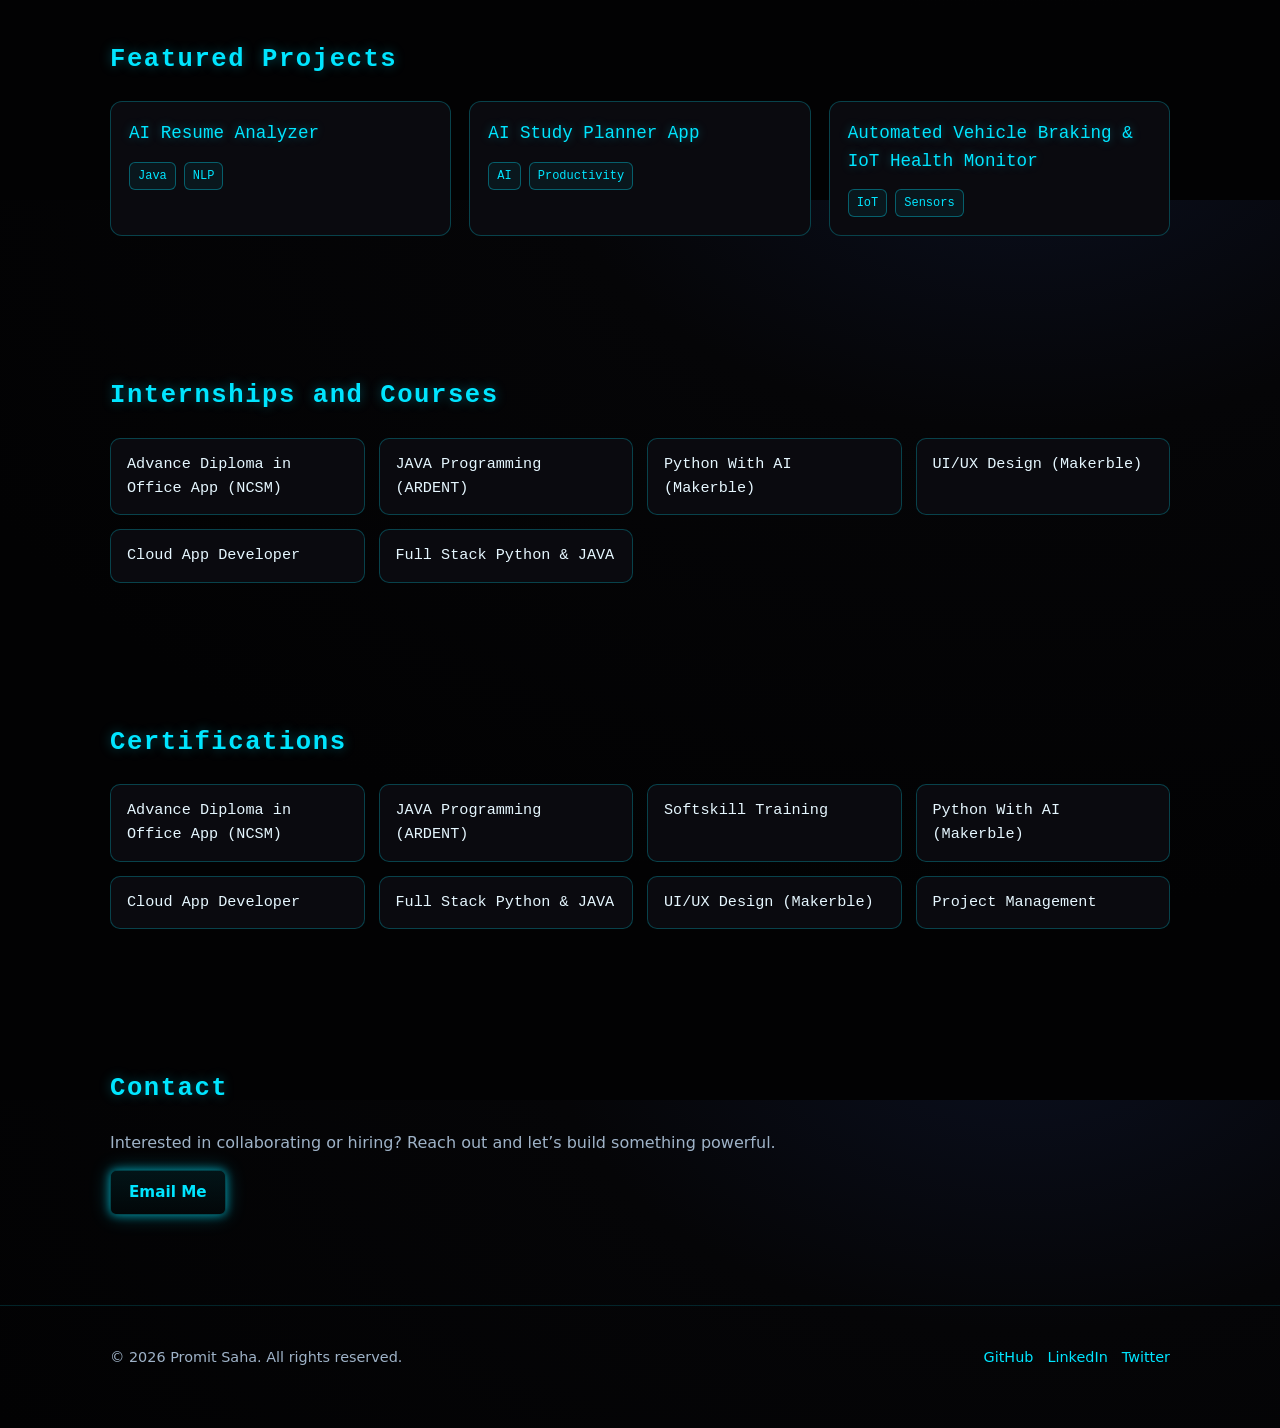
==== commit 76927ca3: "28th times" ====
--- a/index.html
+++ b/index.html
@@ -13,7 +13,6 @@
       <div class="socials">
         <a href="https://github.com/ProleanMitrix" target="_blank" rel="noopener">GitHub</a>
         <a href="https://www.linkedin.com/in/promit-saha-55415b303" target="_blank" rel="noopener">LinkedIn</a>
-        <a href="https://x.com/PromitKumarSah1" target="_blank" rel="noopener">Twitter</a>
       </div>
     </div>
   </header>
--- a/style.css
+++ b/style.css
@@ -241,7 +241,6 @@
   }
 }
 
-/* Section list (Home page) */
 .section-list {
   display: grid;
   grid-template-columns: repeat(auto-fit, minmax(220px, 1fr));
@@ -297,7 +296,7 @@
 
 
 .section-link:hover {
-  transform: translateY(-2px);
+  transform: translateY (-5px);
   background: linear-gradient(
     180deg,
     rgba(0, 229, 255, 0.14),
@@ -318,7 +317,6 @@
 .section-link:active {
   transform: translateY(0);
 }
-
 /* Generic section styling */
 section {
   padding: 70px 0;
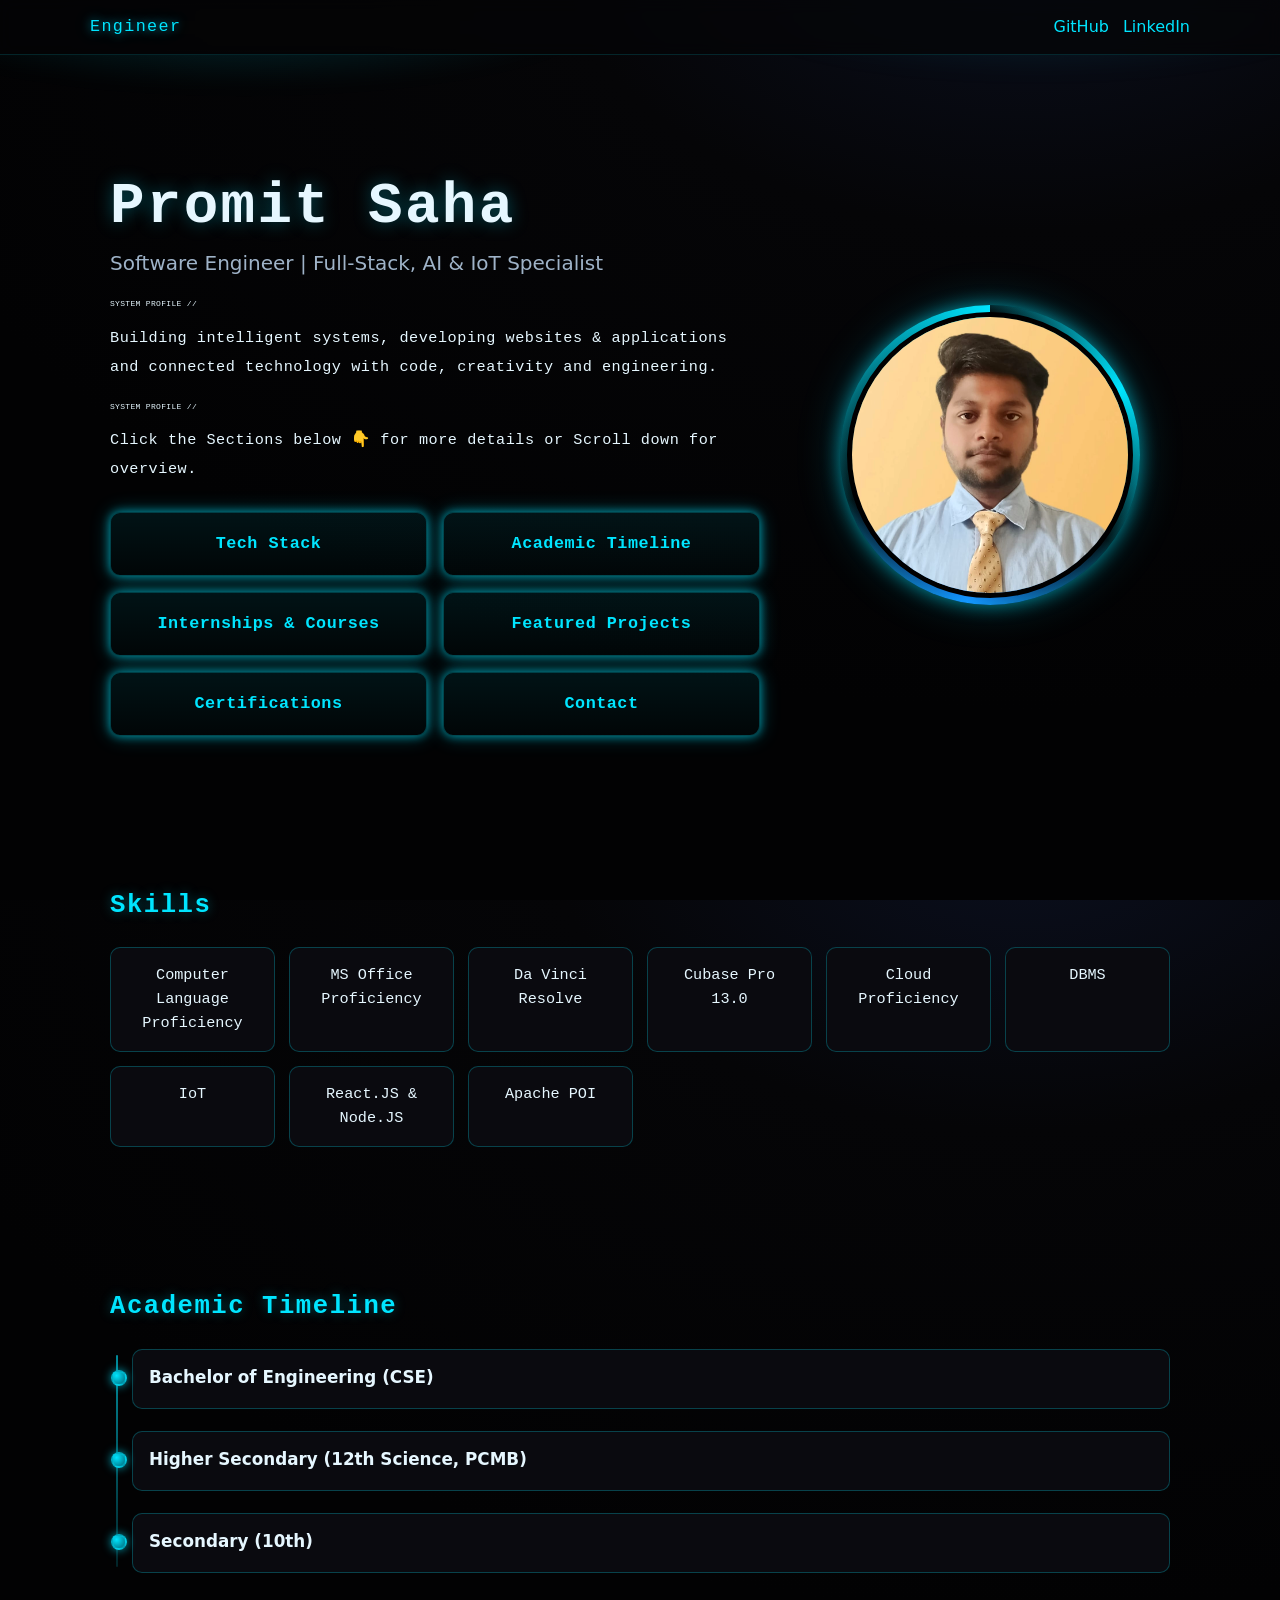
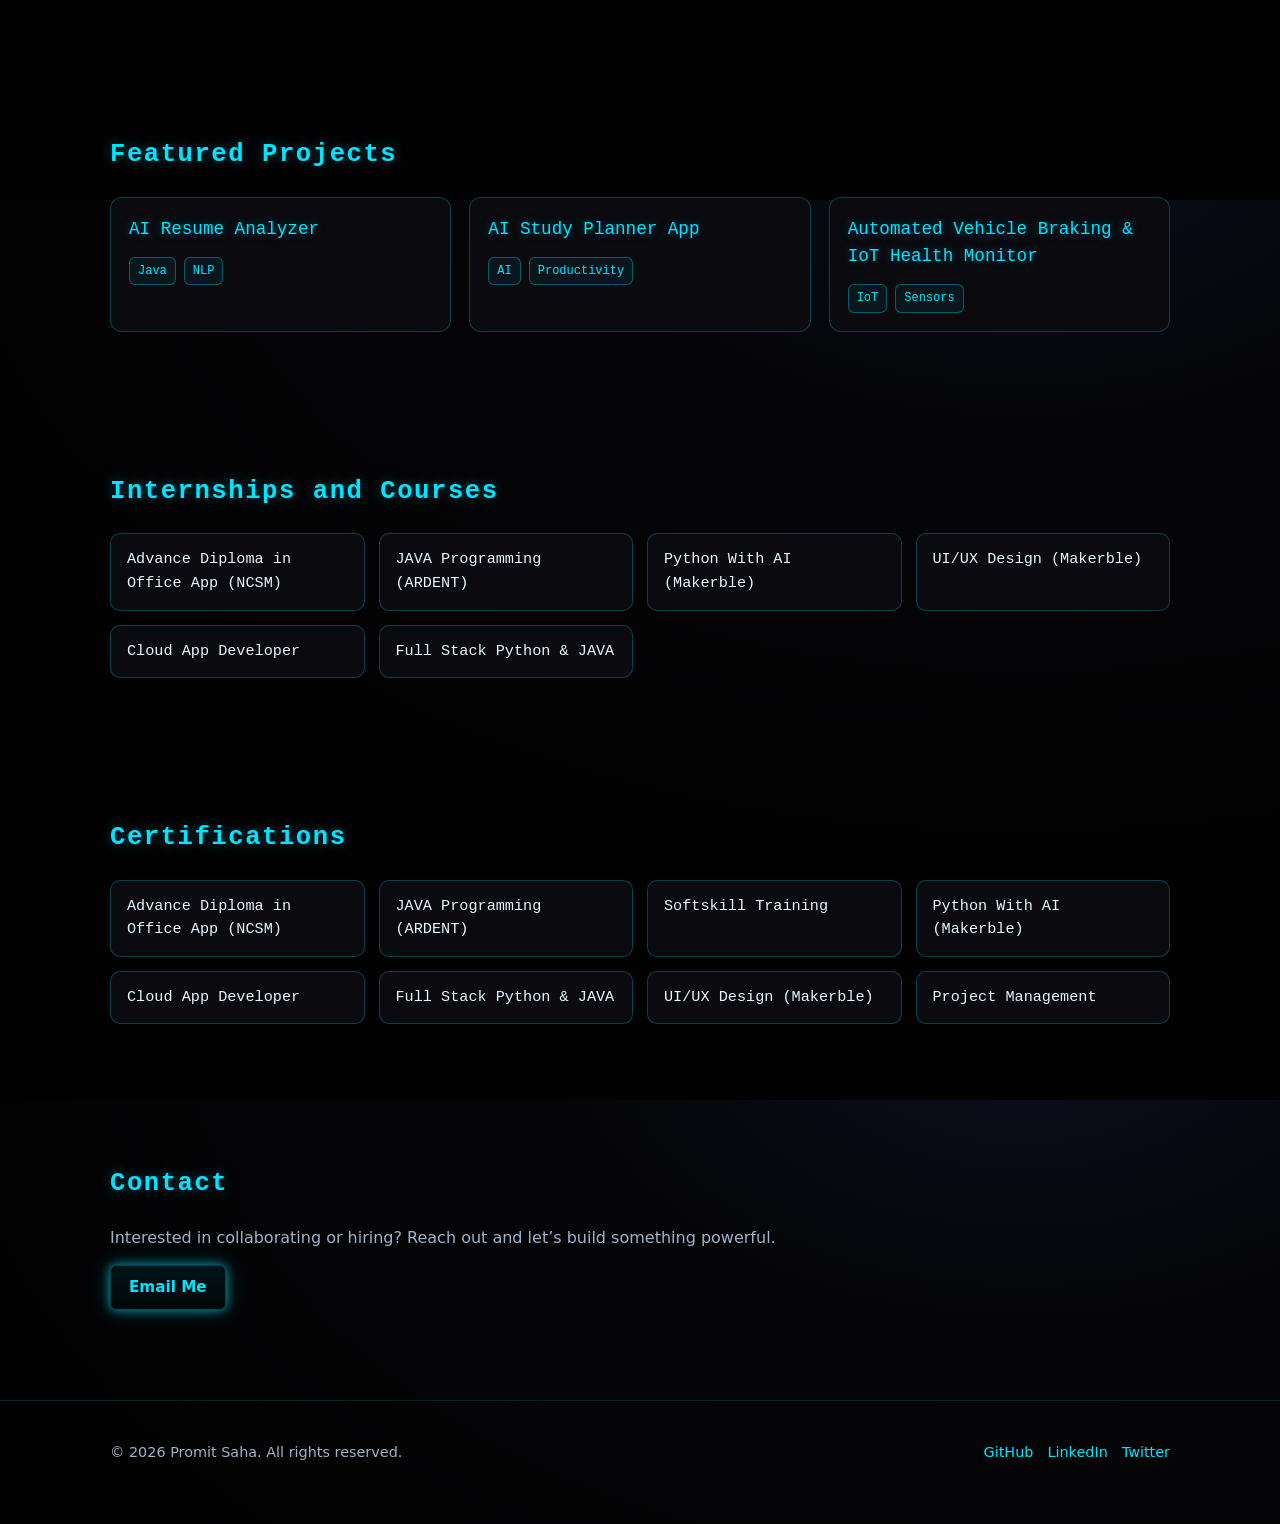
==== commit e16115f9: "31st times" ====
--- a/index.html
+++ b/index.html
@@ -35,8 +35,8 @@
         technology with code, creativity and engineering.
       </p>
       <p></p>
-      <p class="hero-description">
-        Click below 👇 for more details or Scroll down for overview.
+      <p class="hero-subdescription">
+        Click the Sections below 👇 for more details or Scroll down for overview.
       </p>
 
       <div class="section-list">
--- a/style.css
+++ b/style.css
@@ -165,9 +165,45 @@
 
 .hero-description {
   max-width: 650px;
-  color: var(--muted);
-  font-size: 0.98rem;
   margin: -10px 0 28px;
+
+  font-family: "Audiowide", monospace;
+  font-size: 0.95rem;
+  line-height: 1.9;
+  letter-spacing: 0.035em;
+}
+
+.hero-description::before {
+  content: "SYSTEM PROFILE //";
+  display: block;
+  margin-bottom: 12px;
+
+  font-family: "Press Start 2P", "Courier New", monospace;
+  font-size: 0.5rem;
+  line-height: 1.8;
+  letter-spacing: 0.04em;
+}
+
+.hero-subdescription {
+  max-width: 650px;
+  margin: -10px 0 28px;
+  
+  font-family: "Courier New", monospace;
+  font-size: 0.95rem;
+  line-height: 1.9;
+  letter-spacing: 0.035em;
+
+}
+
+.hero-subdescription::before {
+  content: "SYSTEM PROFILE //";
+  display: block;
+  margin-bottom: 12px;
+
+  font-family: "Press Start 2P", "Courier New", monospace;
+  font-size: 0.5rem;
+  line-height: 1.8;
+  letter-spacing: 0.04em;
 }
 
 .profile-visual {
@@ -571,6 +607,10 @@
     margin-right: auto;
   }
 
+  .hero-description::before {
+    font-size: 0.45rem;;
+  }
+
   .section-list {
     width: 100%;
   }
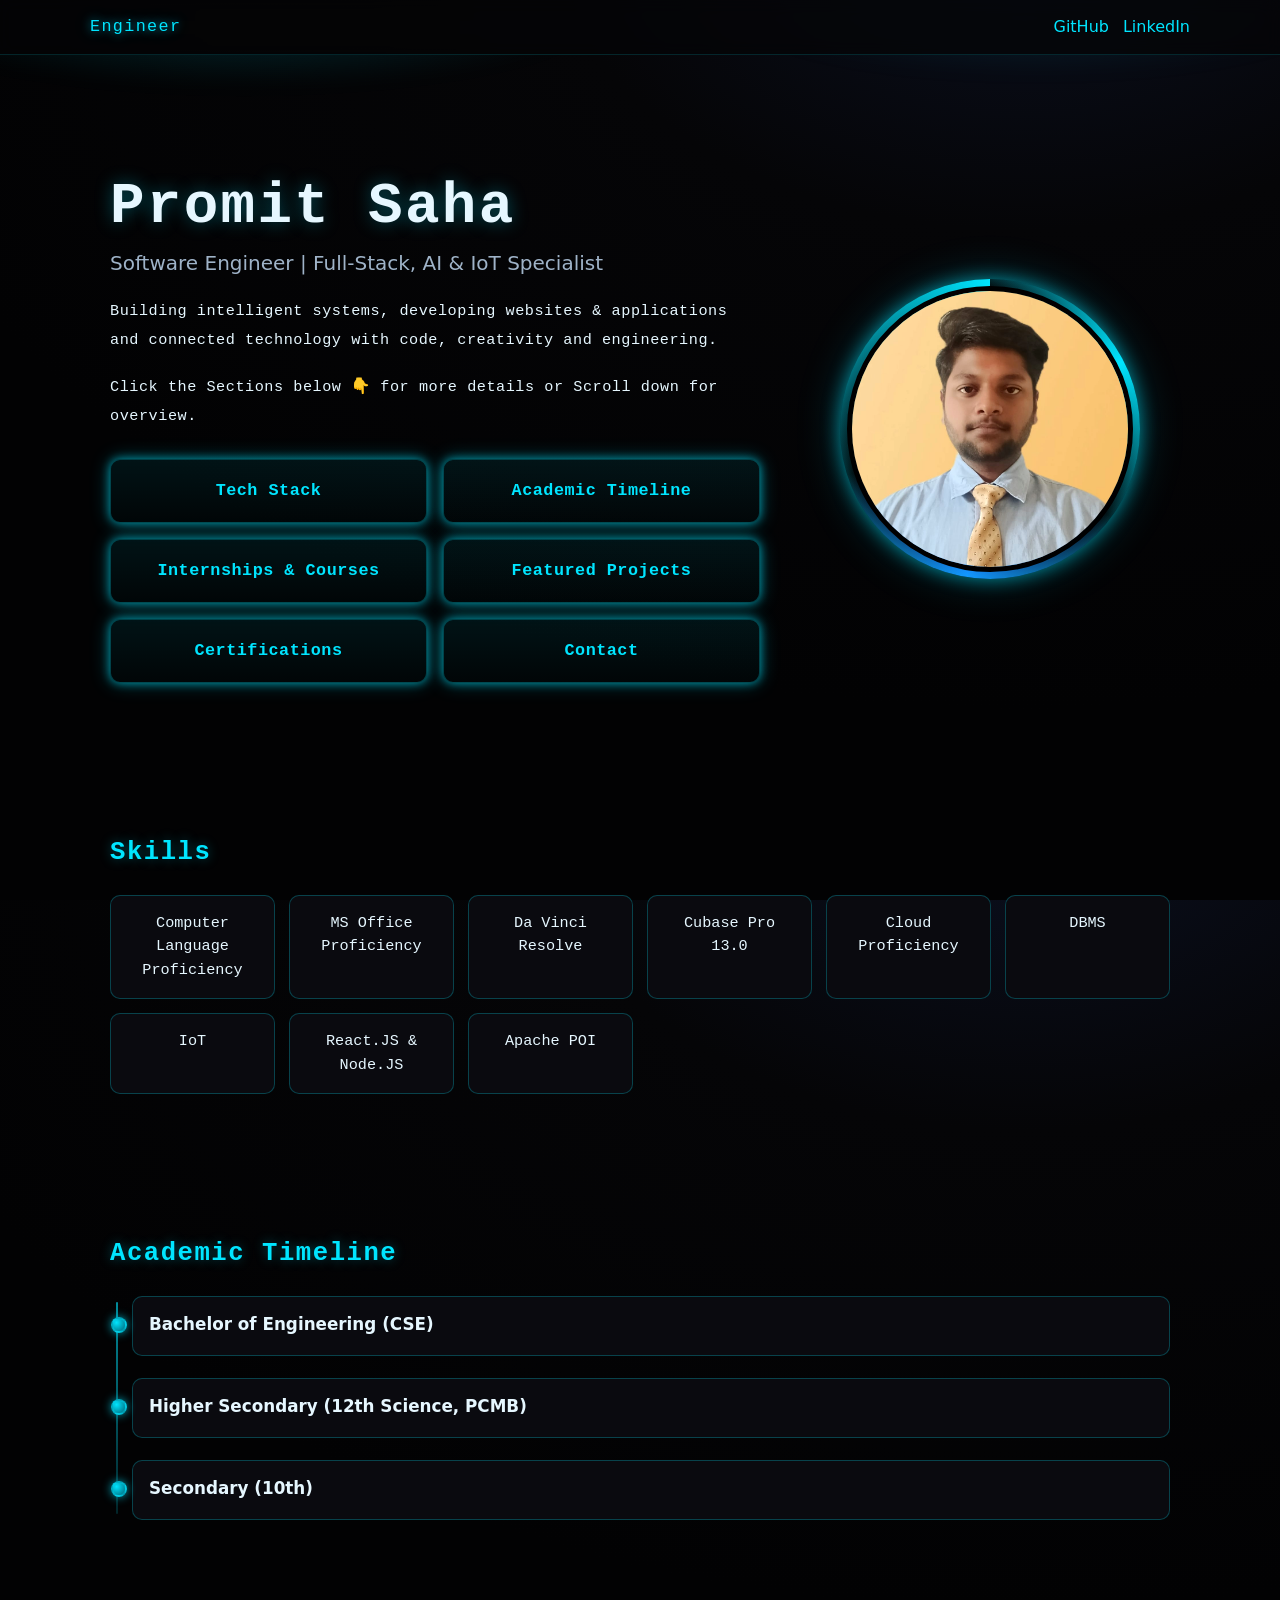
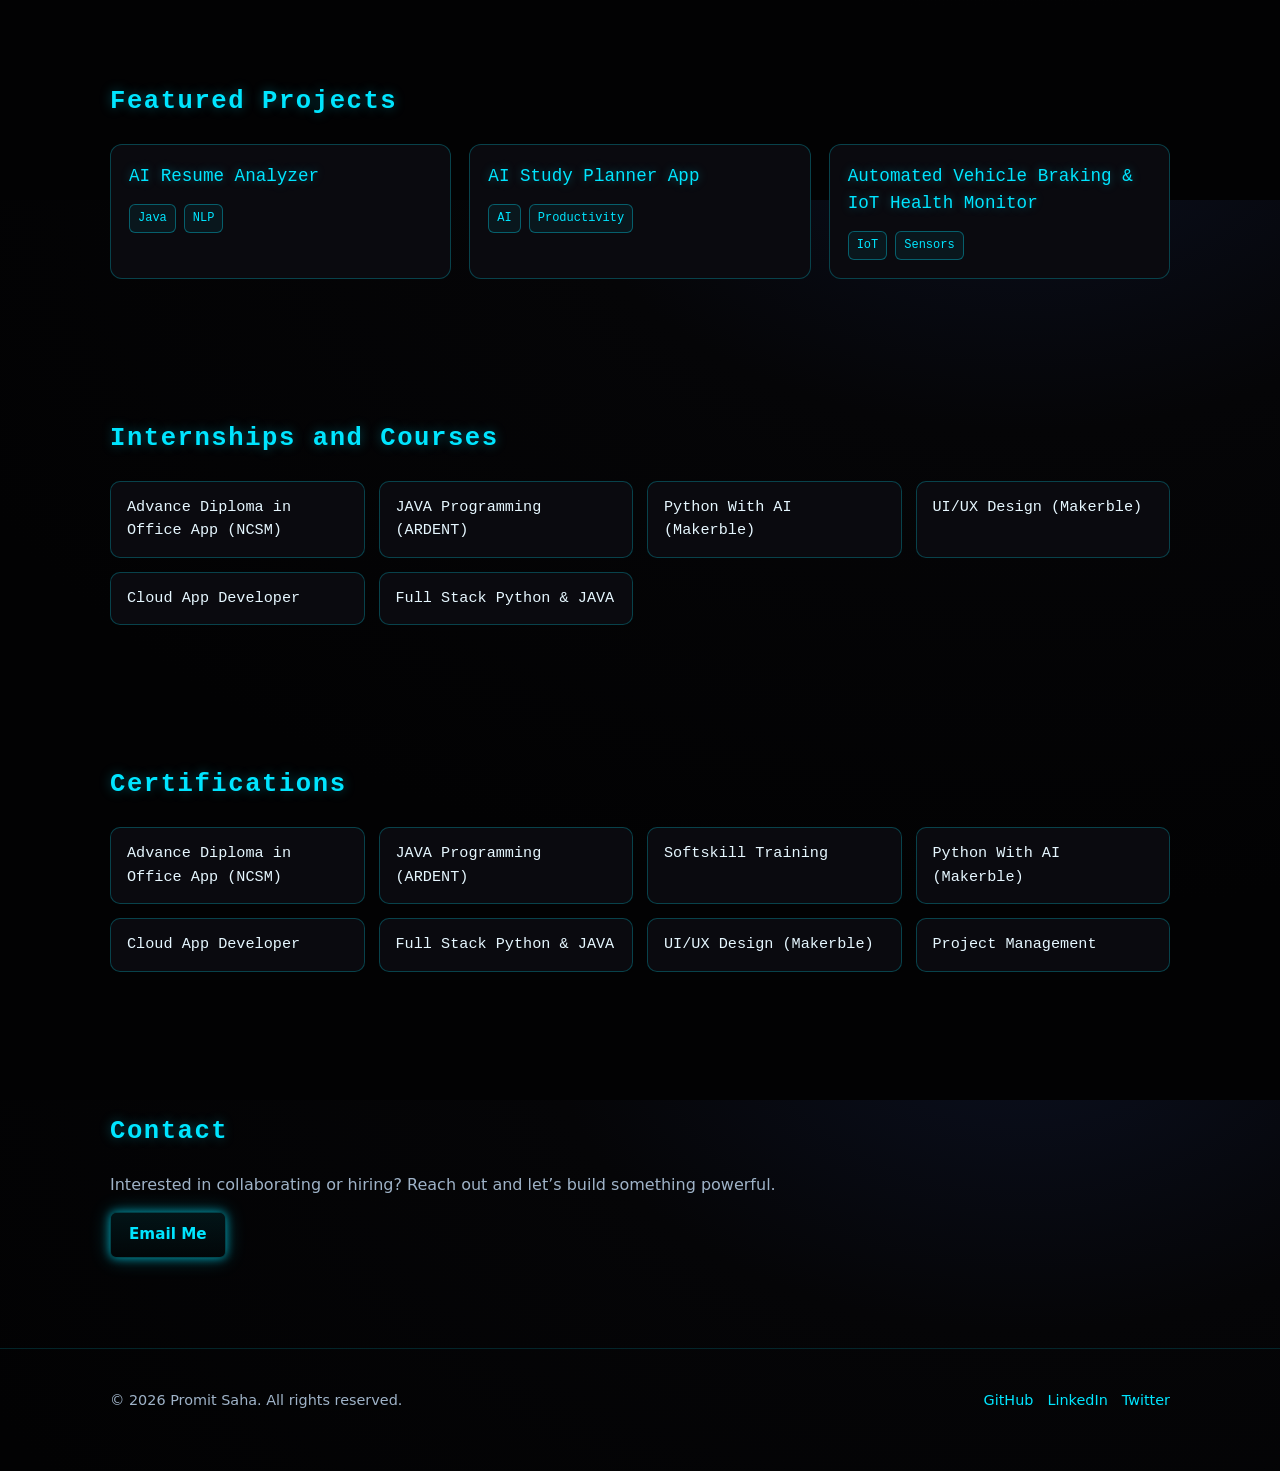
==== commit ba25ec5c: "09092026" ====
--- a/index.html
+++ b/index.html
@@ -4,7 +4,7 @@
   <meta charset="UTF-8" />
   <title>Promit Saha — Software Engineer</title>
   <meta name="viewport" content="width=device-width, initial-scale=1" />
-  <link rel="stylesheet" href="style.css?v=2" />
+  <link rel="stylesheet" href="style.css?v=7" />
 </head>
 <body>
   <header>
--- a/style.css
+++ b/style.css
@@ -174,11 +174,11 @@
 }
 
 .hero-description::before {
-  content: "SYSTEM PROFILE //";
+  content: "";
   display: block;
   margin-bottom: 12px;
 
-  font-family: "Press Start 2P", "Courier New", monospace;
+  font-family: "Press Start 2P", monospace;
   font-size: 0.5rem;
   line-height: 1.8;
   letter-spacing: 0.04em;
@@ -196,11 +196,11 @@
 }
 
 .hero-subdescription::before {
-  content: "SYSTEM PROFILE //";
+  content: "";
   display: block;
   margin-bottom: 12px;
 
-  font-family: "Press Start 2P", "Courier New", monospace;
+  font-family: "Courier New", monospace;
   font-size: 0.5rem;
   line-height: 1.8;
   letter-spacing: 0.04em;
@@ -631,4 +631,35 @@
   .profile-image {
     animation: none;
   }
+}
+
+@media (max-width: 640px) {
+  .container {
+    padding-left: 20px;
+    padding-right: 20px;
+  }
+
+  .hero-content {
+    width: 100%;
+    padding-left: 8px;
+    padding-right: 8px;
+  }
+
+  .hero-description {
+    width: 100%;
+    max-width: 100%;
+    padding: 0 6px;
+    margin-left: auto;
+    margin-right: auto;
+
+    font-size: 0.78rem;
+    line-height: 1.9;
+    overflow-wrap: break-word;
+    word-break: normal;
+  }
+
+  .hero-description::before {
+    font-size: 0.42rem;
+    line-height: 1.9;
+  }
 }
